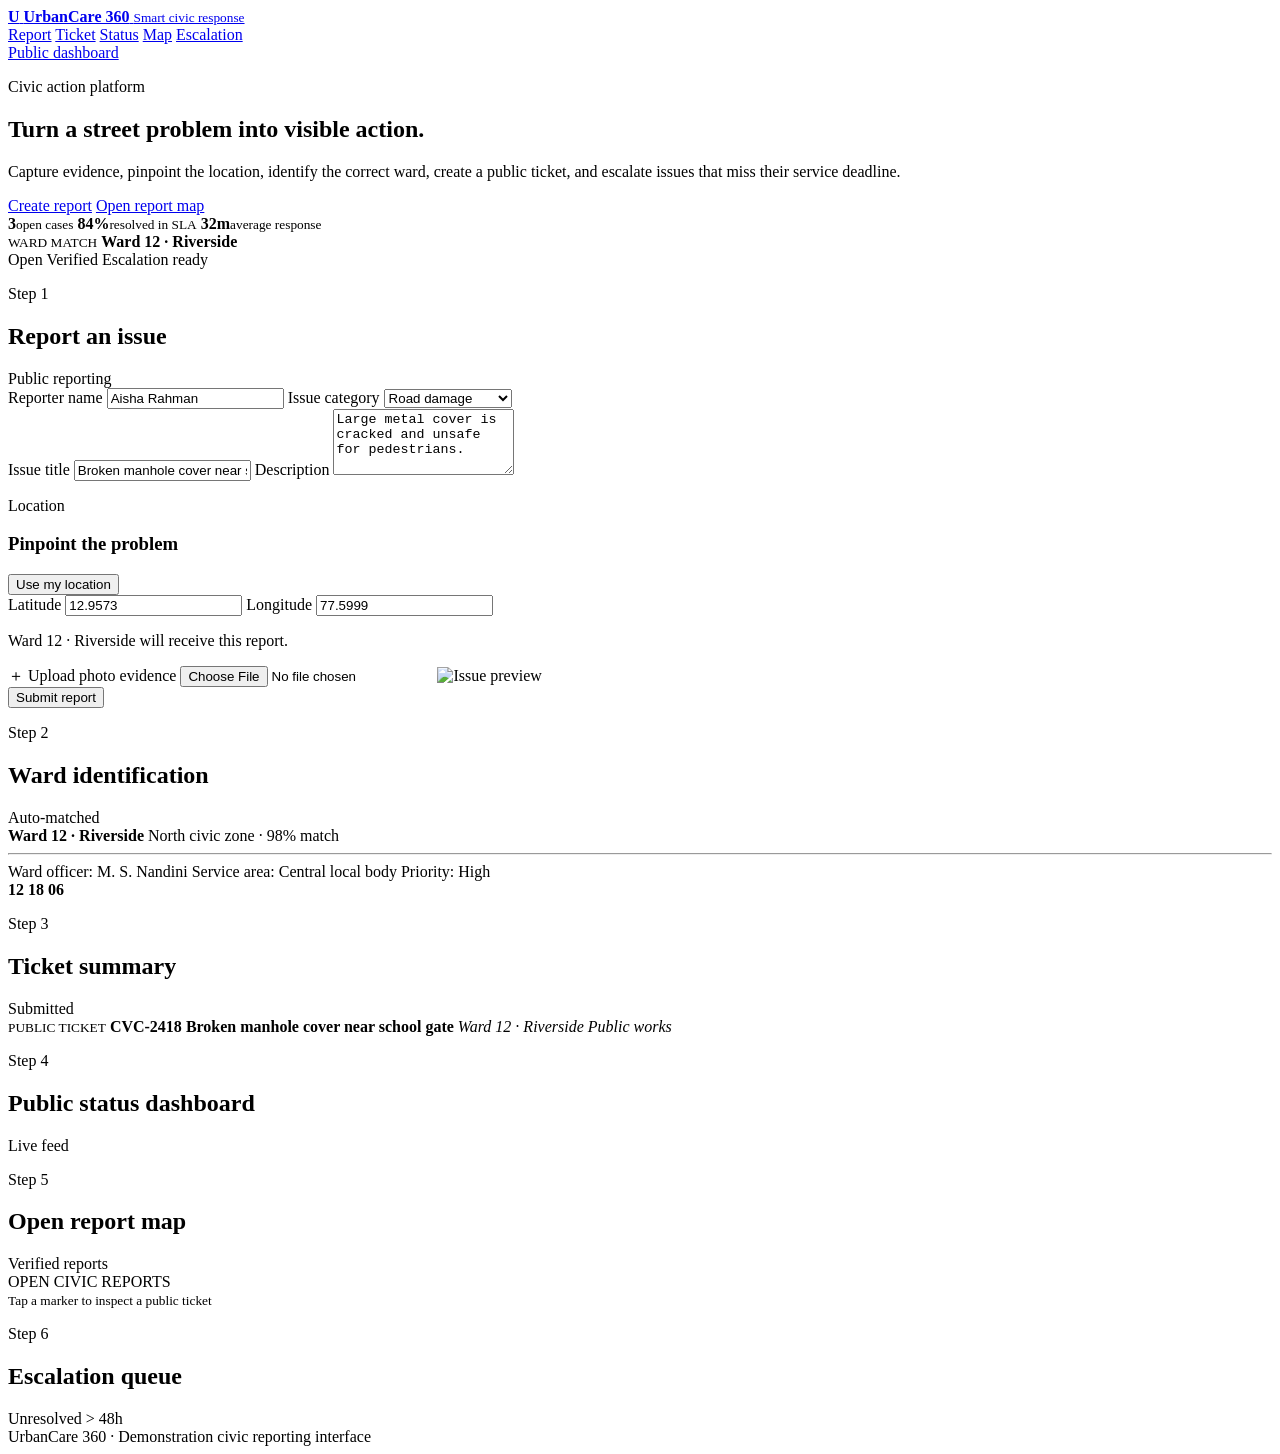
==== index.html @ 8842f1fc "Add index.html for UrbanCare 360 portal This file contains the complete HTML structure for the Urban" ====
<!doctype html>
<html lang="en">
  <head>
    <meta charset="UTF-8" />
    <meta name="viewport" content="width=device-width, initial-scale=1.0" />
    <meta name="description" content="UrbanCare 360 civic reporting portal" />
    <title>UrbanCare 360 | Civic Reporting</title>
    <link rel="preconnect" href="https://fonts.googleapis.com" />
    <link href="https://fonts.googleapis.com/css2?family=Inter:wght@400;500;600;700;800;900&display=swap" rel="stylesheet" />
    <link rel="stylesheet" href="styles.css" />
  </head>
  <body>
    <div class="grid"></div>

    <header>
      <a class="brand" href="#top">
        <b>U</b>
        <span>
          <strong>UrbanCare 360</strong>
          <small>Smart civic response</small>
        </span>
      </a>

      <nav>
        <a href="#report">Report</a>
        <a href="#ticket">Ticket</a>
        <a href="#status">Status</a>
        <a href="#map">Map</a>
        <a href="#escalation">Escalation</a>
      </nav>

      <a class="button ghost" href="#status">Public dashboard</a>
    </header>

    <main id="top">
      <section class="hero">
        <div>
          <p class="eyebrow">Civic action platform</p>
          <h1>Turn a street problem into visible action.</h1>
          <p class="lead">
            Capture evidence, pinpoint the location, identify the correct ward,
            create a public ticket, and escalate issues that miss their service deadline.
          </p>

          <div class="actions">
            <a class="button" href="#report">Create report</a>
            <a class="button ghost" href="#map">Open report map</a>
          </div>

          <div class="metrics">
            <span><b id="openCount">3</b><small>open cases</small></span>
            <span><b>84%</b><small>resolved in SLA</small></span>
            <span><b>32m</b><small>average response</small></span>
          </div>
        </div>

        <div class="hero-card">
          <i></i><i></i><i></i>
          <div class="signal">
            <small>WARD MATCH</small>
            <b id="heroWard">Ward 12 · Riverside</b>
          </div>

          <div class="bars">
            <em></em><em></em><em></em><em></em><em></em><em></em>
          </div>

          <div class="tags">
            <span>Open</span>
            <span>Verified</span>
            <span>Escalation ready</span>
          </div>
        </div>
      </section>

      <section id="report" class="panel">
        <div class="heading">
          <div>
            <p class="eyebrow">Step 1</p>
            <h2>Report an issue</h2>
          </div>
          <span class="badge">Public reporting</span>
        </div>

        <form id="reportForm">
          <div class="cols">
            <label>
              Reporter name
              <input id="reporter" value="Aisha Rahman" required />
            </label>
            <label>
              Issue category
              <select id="category">
                <option>Road damage</option>
                <option>Water leak</option>
                <option>Garbage overflow</option>
                <option>Streetlight outage</option>
                <option>Drain blockage</option>
                <option>Public safety</option>
              </select>
            </label>
          </div>

          <label>
            Issue title
            <input id="title" value="Broken manhole cover near school gate" required />
          </label>

          <label>
            Description
            <textarea id="description" rows="4" required>Large metal cover is cracked and unsafe for pedestrians.</textarea>
          </label>

          <div class="location">
            <div class="heading">
              <div>
                <p class="eyebrow">Location</p>
                <h3>Pinpoint the problem</h3>
              </div>
              <button type="button" class="button ghost small" id="locate">Use my location</button>
            </div>

            <div class="cols">
              <label>
                Latitude
                <input id="lat" type="number" step="any" value="12.9573" required />
              </label>
              <label>
                Longitude
                <input id="lng" type="number" step="any" value="77.5999" required />
              </label>
            </div>

            <p id="wardHint" class="hint">Ward 12 · Riverside will receive this report.</p>
          </div>

          <div class="upload">
            <label class="drop">
              ＋
              <span>
                Upload photo evidence
                <input id="photo" type="file" accept="image/*" />
              </span>
            </label>

            <img
              id="preview"
              src="https://images.unsplash.com/photo-1504307651254-35680f356dfd?auto=format&fit=crop&w=900&q=80"
              alt="Issue preview"
            />
          </div>

          <div class="submit">
            <button class="button" type="submit">Submit report</button>
            <output id="message"></output>
          </div>
        </form>
      </section>

      <section class="twocol">
        <article id="ward" class="panel">
          <div class="heading">
            <div>
              <p class="eyebrow">Step 2</p>
              <h2>Ward identification</h2>
            </div>
            <span class="badge green">Auto-matched</span>
          </div>

          <div class="wardbox">
            <strong id="wardName">Ward 12 · Riverside</strong>
            <span id="wardZone">North civic zone · 98% match</span>
            <hr />
            <span>Ward officer: M. S. Nandini</span>
            <span>Service area: Central local body</span>
            <span>Priority: High</span>
          </div>

          <div class="mini-map">
            <span class="map-road r1"></span>
            <span class="map-road r2"></span>
            <span class="map-road r3"></span>
            <b class="pin p1">12</b>
            <b class="pin p2">18</b>
            <b class="pin p3">06</b>
          </div>
        </article>

        <article id="ticket" class="panel">
          <div class="heading">
            <div>
              <p class="eyebrow">Step 3</p>
              <h2>Ticket summary</h2>
            </div>
            <span id="ticketStatus" class="badge amber">Submitted</span>
          </div>

          <div class="ticket">
            <small>PUBLIC TICKET</small>
            <b id="ticketId">CVC-2418</b>
            <strong id="ticketTitle">Broken manhole cover near school gate</strong>
            <span>
              <i id="ticketWard">Ward 12 · Riverside</i>
              <i>Public works</i>
            </span>
          </div>

          <div id="timeline" class="timeline"></div>
        </article>
      </section>

      <section id="status" class="panel">
        <div class="heading">
          <div>
            <p class="eyebrow">Step 4</p>
            <h2>Public status dashboard</h2>
          </div>
          <span class="badge">Live feed</span>
        </div>
        <div id="statusList" class="cards"></div>
      </section>

      <section id="map" class="panel">
        <div class="heading">
          <div>
            <p class="eyebrow">Step 5</p>
            <h2>Open report map</h2>
          </div>
          <span class="badge blue">Verified reports</span>
        </div>
        <div id="openMap" class="map">
          <div class="map-label">
            OPEN CIVIC REPORTS<br />
            <small>Tap a marker to inspect a public ticket</small>
          </div>
        </div>
      </section>

      <section id="escalation" class="panel">
        <div class="heading">
          <div>
            <p class="eyebrow">Step 6</p>
            <h2>Escalation queue</h2>
          </div>
          <span class="badge red">Unresolved &gt; 48h</span>
        </div>
        <div id="escalationList"></div>
      </section>
    </main>

    <footer>UrbanCare 360 · Demonstration civic reporting interface</footer>

    <script src="app.js"></script>
  </body>
</html>
---- styles.css ----
<!DOCTYPE html>
<html lang="en">
  <head>
    <meta charset="UTF-8" />
    <meta name="viewport" content="width=device-width, initial-scale=1.0" />
    <meta
      name="description"
      content="Civic reporting portal for reporting civic issues, ward identification, ticket tracking, and escalation workflows."
    />
    <title>UrbanCare 360 | Civic Reporting Portal</title>
    <link rel="preconnect" href="https://fonts.googleapis.com" />
    <link rel="preconnect" href="https://fonts.gstatic.com" crossorigin />
    <link
      href="https://fonts.googleapis.com/css2?family=Inter:wght@400;500;600;700;800;900&display=swap"
      rel="stylesheet"
    />
    <link
      rel="stylesheet"
      href="https://unpkg.com/leaflet@1.9.4/dist/leaflet.css"
      integrity="sha256-p4NxAoJBhIIN+hmNHrzRCf9tD/miZyoHS5obTRR9BMY="
      crossorigin=""
    />
    <link rel="stylesheet" href="styles.css" />
  </head>
  <body>
    <div class="bg-grid"></div>
    <div class="orb orb-one"></div>
    <div class="orb orb-two"></div>
    <div class="orb orb-three"></div>

    <header class="topbar shell">
      <div class="brand-wrap">
        <div class="brand-mark">U</div>
        <div>
          <div class="brand-name">UrbanCare 360</div>
          <div class="brand-tag">Smart civic response</div>
        </div>
      </div>

      <nav class="topnav" aria-label="Main navigation">
        <a href="#report-flow">Report</a>
        <a href="#ward-panel">Ward ID</a>
        <a href="#ticket-panel">Ticket</a>
        <a href="#status-board">Status</a>
        <a href="#escalation-board">Escalation</a>
      </nav>

      <button class="ghost-btn" type="button">Public dashboard</button>
    </header>

    <main class="shell">
      <section class="hero">
        <div class="hero-copy">
          <p class="eyebrow">Civic action platform</p>
          <h1>Report issues, verify your ward, and track resolution in real time.</h1>
          <p class="lede">
            Capture a photo, locate the fault, auto-match the correct local-body ward,
            create a public ticket, and escalate unresolved problems to the right team.
          </p>

          <div class="cta-row">
            <a href="#report-flow" class="primary-btn">Create report</a>
            <a href="#map-view" class="secondary-btn">Open map</a>
          </div>

          <div class="hero-metrics">
            <div class="metric-card">
              <strong>1.2k</strong>
              <span>Open cases</span>
            </div>
            <div class="metric-card">
              <strong>84%</strong>
              <span>Resolved in SLA</span>
            </div>
            <div class="metric-card">
              <strong>32m</strong>
              <span>Avg. response</span>
            </div>
          </div>
        </div>

        <div class="hero-visual glass-panel">
          <div class="visual-head">
            <span class="dot green"></span>
            <span class="dot orange"></span>
            <span class="dot blue"></span>
          </div>

          <div class="mini-dashboard">
            <div class="mini-card highlight">
              <small>Ward match</small>
              <strong id="miniWard">Ward 12 · Riverside</strong>
            </div>
            <div class="mini-stats">
              <div>
                <small>Priority</small>
                <strong>High</strong>
              </div>
              <div>
                <small>Tickets</small>
                <strong>18</strong>
              </div>
            </div>
            <div class="signal-line">
              <span class="bar b1"></span>
              <span class="bar b2"></span>
              <span class="bar b3"></span>
              <span class="bar b4"></span>
              <span class="bar b5"></span>
              <span class="bar b6"></span>
            </div>
            <div class="mini-status-grid">
              <span class="pill success">Open</span>
              <span class="pill warning">Escalation</span>
              <span class="pill info">Verified</span>
            </div>
          </div>
        </div>
      </section>

      <section id="report-flow" class="report-panel glass-panel">
        <div class="section-heading">
          <div>
            <p class="eyebrow">Step 1</p>
            <h2>Report an issue</h2>
          </div>
          <span class="status-badge neutral">Public reporting</span>
        </div>

        <form id="reportForm" class="report-form">
          <div class="input-grid two-col">
            <label>
              <span>Reporter name</span>
              <input id="reporterName" type="text" value="Aisha Rahman" required />
            </label>

            <label>
              <span>Issue category</span>
              <select id="category" required>
                <option value="Road damage">Road damage</option>
                <option value="Water leak">Water leak</option>
                <option value="Garbage overflow">Garbage overflow</option>
                <option value="Streetlight outage">Streetlight outage</option>
                <option value="Drain blockage">Drain blockage</option>
                <option value="Public safety">Public safety</option>
              </select>
            </label>
          </div>

          <label>
            <span>Issue title</span>
            <input id="issueTitle" type="text" value="Broken manhole cover near school gate" required />
          </label>

          <label>
            <span>Issue description</span>
            <textarea id="description" rows="4" required>Large metal cover is cracked and unsafe for pedestrians. Traffic is diverted around the area during school pickup hours.</textarea>
          </label>

          <div class="location-panel">
            <div class="location-header">
              <div>
                <span class="eyebrow inline">Location</span>
                <h3>Pinpoint the problem</h3>
              </div>
              <button type="button" id="useLocationBtn" class="secondary-btn small-btn">Use my location</button>
            </div>

            <div class="input-grid two-col">
              <label>
                <span>Latitude</span>
                <input id="latitude" type="number" step="0.000001" value="12.9573" required />
              </label>

              <label>
                <span>Longitude</span>
                <input id="longitude" type="number" step="0.000001" value="77.5999" required />
              </label>
            </div>
          </div>

          <div class="file-panel">
            <div class="upload-box">
              <input id="photoInput" type="file" accept="image/*" />
              <label for="photoInput" class="upload-label">
                <span class="upload-ico">+</span>
                <span>Upload photo evidence</span>
              </label>
            </div>
            <div id="previewArea" class="preview-area">
              <img
                id="photoPreview"
                alt="Selected issue preview"
                src="https://images.unsplash.com/photo-1504307651254-35680f356dfd?auto=format&fit=crop&w=900&q=80"
              />
            </div>
          </div>

          <div class="submit-row">
            <button type="submit" class="primary-btn large-btn">Submit report</button>
            <div id="submissionStatus" class="status-text" aria-live="polite"></div>
          </div>
        </form>
      </section>

      <section class="info-grid">
        <article id="ward-panel" class="glass-panel card-panel">
          <div class="section-heading compact">
            <div>
              <p class="eyebrow">Step 2</p>
              <h2>Ward identification</h2>
            </div>
            <span class="status-badge success">Auto-matched</span>
          </div>

          <div id="wardResult" class="ward-result">
            <div class="ward-title-wrap">
              <span class="ward-pin">◎</span>
              <div>
                <h3>Ward 12 · Riverside</h3>
                <p>North civic zone · Zone A1</p>
              </div>
            </div>
            <ul class="ward-meta">
              <li>Ward officer: M. S. Nandini</li>
              <li>Service area: Central local body</li>
              <li>Priority: High</li>
            </ul>
          </div>

          <div id="wardMap" class="mini-map" aria-label="Ward map"></div>
        </article>

        <article id="ticket-panel" class="glass-panel card-panel">
          <div class="section-heading compact">
            <div>
              <p class="eyebrow">Step 3</p>
              <h2>Ticket summary</h2>
            </div>
            <span id="ticketStateBadge" class="status-badge warning">Submitted</span>
          </div>

          <div class="ticket-box">
            <div class="ticket-head">
              <span class="ticket-label">Ticket</span>
              <strong id="ticketCode">CVC-2418</strong>
            </div>
            <div class="ticket-body">
              <p id="ticketSummary">Broken manhole cover near school gate</p>
              <div class="ticket-meta">
                <span id="ticketWard">Ward 12 · Riverside</span>
                <span id="ticketDept">Public works</span>
              </div>
            </div>
          </div>

          <div id="timeline" class="timeline" aria-live="polite"></div>
        </article>
      </section>

      <section id="status-board" class="glass-panel board-panel">
        <div class="section-heading compact">
          <div>
            <p class="eyebrow">Step 4</p>
            <h2>Public status dashboard</h2>
          </div>
          <span class="status-badge neutral">Live public feed</span>
        </div>

        <div id="statusList" class="status-list"></div>
      </section>

      <section id="map-view" class="glass-panel map-panel">
        <div class="section-heading compact">
          <div>
            <p class="eyebrow">Step 5</p>
            <h2>Open report map</h2>
          </div>
          <span class="status-badge info">Verified reports</span>
        </div>

        <div id="openMap" aria-label="Open reports map"></div>
      </section>

      <section id="escalation-board" class="glass-panel escalation-panel">
        <div class="section-heading compact">
          <div>
            <p class="eyebrow">Step 6</p>
            <h2>Escalation queue</h2>
          </div>
          <span class="status-badge danger">Unresolved > 48h</span>
        </div>

        <div id="escalationList" class="escalation-list"></div>
      </section>
    </main>

    <script
      src="https://unpkg.com/leaflet@1.9.4/dist/leaflet.js"
      integrity="sha256-20nQCchB9co0qIjJZRGuk2/Z9VM+kNiyxNV1lvTlZBo="
      crossorigin=""
    ></script>
    <script src="app.js"></script>
  </body>
</html>
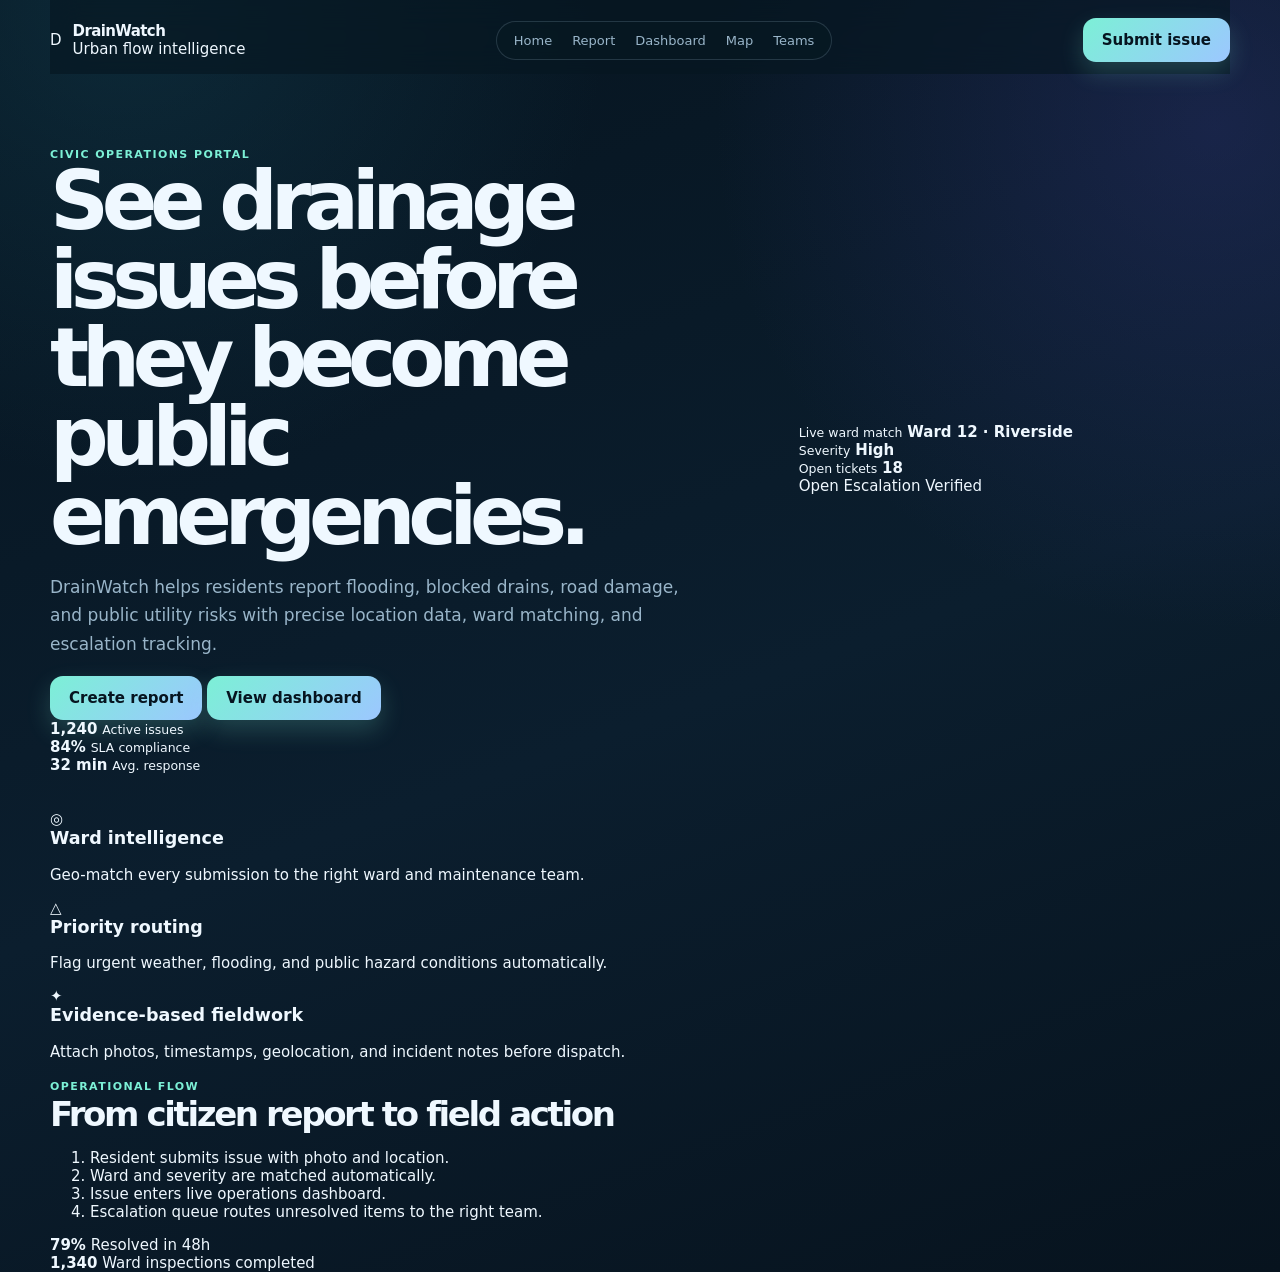
==== commit bc892a1e: "Revise title and description for DrainWatch portal Updated the title and description for the civic r" ====
--- a/index.html
+++ b/index.html
@@ -3,252 +3,152 @@
   <head>
     <meta charset="UTF-8" />
     <meta name="viewport" content="width=device-width, initial-scale=1.0" />
-    <meta name="description" content="UrbanCare 360 civic reporting portal" />
-    <title>UrbanCare 360 | Civic Reporting</title>
+    <meta name="description" content="DrainWatch — civic issue reporting and operations portal" />
+    <title>DrainWatch | Civic issue tracking</title>
     <link rel="preconnect" href="https://fonts.googleapis.com" />
+    <link rel="preconnect" href="https://fonts.gstatic.com" crossorigin />
     <link href="https://fonts.googleapis.com/css2?family=Inter:wght@400;500;600;700;800;900&display=swap" rel="stylesheet" />
     <link rel="stylesheet" href="styles.css" />
   </head>
-  <body>
-    <div class="grid"></div>
-
-    <header>
-      <a class="brand" href="#top">
-        <b>U</b>
-        <span>
-          <strong>UrbanCare 360</strong>
-          <small>Smart civic response</small>
-        </span>
-      </a>
-
-      <nav>
-        <a href="#report">Report</a>
-        <a href="#ticket">Ticket</a>
-        <a href="#status">Status</a>
-        <a href="#map">Map</a>
-        <a href="#escalation">Escalation</a>
-      </nav>
-
-      <a class="button ghost" href="#status">Public dashboard</a>
-    </header>
-
-    <main id="top">
-      <section class="hero">
-        <div>
-          <p class="eyebrow">Civic action platform</p>
-          <h1>Turn a street problem into visible action.</h1>
-          <p class="lead">
-            Capture evidence, pinpoint the location, identify the correct ward,
-            create a public ticket, and escalate issues that miss their service deadline.
-          </p>
-
-          <div class="actions">
-            <a class="button" href="#report">Create report</a>
-            <a class="button ghost" href="#map">Open report map</a>
-          </div>
-
-          <div class="metrics">
-            <span><b id="openCount">3</b><small>open cases</small></span>
-            <span><b>84%</b><small>resolved in SLA</small></span>
-            <span><b>32m</b><small>average response</small></span>
+  <body class="home-page">
+    <div class="site-shell">
+      <header class="topbar">
+        <div class="brand">
+          <div class="brand-mark">D</div>
+          <div>
+            <strong>DrainWatch</strong>
+            <span>Urban flow intelligence</span>
           </div>
         </div>
 
-        <div class="hero-card">
-          <i></i><i></i><i></i>
-          <div class="signal">
-            <small>WARD MATCH</small>
-            <b id="heroWard">Ward 12 · Riverside</b>
+        <nav class="main-nav">
+          <a href="index.html" class="active">Home</a>
+          <a href="reports.html">Report</a>
+          <a href="dashboard.html">Dashboard</a>
+          <a href="map.html">Map</a>
+          <a href="teams.html">Teams</a>
+        </nav>
+
+        <a class="button primary" href="reports.html">Submit issue</a>
+      </header>
+
+      <main>
+        <section class="hero">
+          <div class="hero-copy">
+            <span class="eyebrow">Civic operations portal</span>
+            <h1>See drainage issues before they become public emergencies.</h1>
+            <p class="lead">
+              DrainWatch helps residents report flooding, blocked drains, road damage, and public utility risks with precise location data, ward matching, and escalation tracking.
+            </p>
+
+            <div class="cta-row">
+              <a href="reports.html" class="button primary large">Create report</a>
+              <a href="dashboard.html" class="button secondary large">View dashboard</a>
+            </div>
+
+            <div class="stats-row">
+              <div class="stat-card">
+                <strong>1,240</strong>
+                <small>Active issues</small>
+              </div>
+              <div class="stat-card">
+                <strong>84%</strong>
+                <small>SLA compliance</small>
+              </div>
+              <div class="stat-card">
+                <strong>32 min</strong>
+                <small>Avg. response</small>
+              </div>
+            </div>
           </div>
 
-          <div class="bars">
-            <em></em><em></em><em></em><em></em><em></em><em></em>
+          <div class="hero-panel glass-panel">
+            <div class="window-bar">
+              <span></span>
+              <span></span>
+              <span></span>
+            </div>
+
+            <div class="mini-board">
+              <div class="mini-card highlight">
+                <small>Live ward match</small>
+                <strong id="heroWard">Ward 12 · Riverside</strong>
+              </div>
+
+              <div class="mini-grid">
+                <div>
+                  <small>Severity</small>
+                  <strong>High</strong>
+                </div>
+                <div>
+                  <small>Open tickets</small>
+                  <strong>18</strong>
+                </div>
+              </div>
+
+              <div class="status-bar">
+                <span style="height:22%"></span>
+                <span style="height:40%"></span>
+                <span style="height:66%"></span>
+                <span style="height:49%"></span>
+                <span style="height:88%"></span>
+                <span style="height:72%"></span>
+              </div>
+
+              <div class="mini-tags">
+                <span class="tag success">Open</span>
+                <span class="tag warning">Escalation</span>
+                <span class="tag info">Verified</span>
+              </div>
+            </div>
+          </div>
+        </section>
+
+        <section class="feature-grid">
+          <article class="feature-card glass-panel">
+            <div class="feature-icon">◎</div>
+            <h3>Ward intelligence</h3>
+            <p>Geo-match every submission to the right ward and maintenance team.</p>
+          </article>
+
+          <article class="feature-card glass-panel">
+            <div class="feature-icon">△</div>
+            <h3>Priority routing</h3>
+            <p>Flag urgent weather, flooding, and public hazard conditions automatically.</p>
+          </article>
+
+          <article class="feature-card glass-panel">
+            <div class="feature-icon">✦</div>
+            <h3>Evidence-based fieldwork</h3>
+            <p>Attach photos, timestamps, geolocation, and incident notes before dispatch.</p>
+          </article>
+        </section>
+
+        <section class="split-panel glass-panel">
+          <div class="content">
+            <span class="eyebrow">Operational flow</span>
+            <h2>From citizen report to field action</h2>
+            <ol>
+              <li>Resident submits issue with photo and location.</li>
+              <li>Ward and severity are matched automatically.</li>
+              <li>Issue enters live operations dashboard.</li>
+              <li>Escalation queue routes unresolved items to the right team.</li>
+            </ol>
           </div>
 
-          <div class="tags">
-            <span>Open</span>
-            <span>Verified</span>
-            <span>Escalation ready</span>
+          <div class="panel-metric">
+            <div class="metric-box">
+              <strong>79%</strong>
+              <span>Resolved in 48h</span>
+            </div>
+            <div class="metric-box">
+              <strong>1,340</strong>
+              <span>Ward inspections completed</span>
+            </div>
           </div>
-        </div>
-      </section>
-
-      <section id="report" class="panel">
-        <div class="heading">
-          <div>
-            <p class="eyebrow">Step 1</p>
-            <h2>Report an issue</h2>
-          </div>
-          <span class="badge">Public reporting</span>
-        </div>
-
-        <form id="reportForm">
-          <div class="cols">
-            <label>
-              Reporter name
-              <input id="reporter" value="Aisha Rahman" required />
-            </label>
-            <label>
-              Issue category
-              <select id="category">
-                <option>Road damage</option>
-                <option>Water leak</option>
-                <option>Garbage overflow</option>
-                <option>Streetlight outage</option>
-                <option>Drain blockage</option>
-                <option>Public safety</option>
-              </select>
-            </label>
-          </div>
-
-          <label>
-            Issue title
-            <input id="title" value="Broken manhole cover near school gate" required />
-          </label>
-
-          <label>
-            Description
-            <textarea id="description" rows="4" required>Large metal cover is cracked and unsafe for pedestrians.</textarea>
-          </label>
-
-          <div class="location">
-            <div class="heading">
-              <div>
-                <p class="eyebrow">Location</p>
-                <h3>Pinpoint the problem</h3>
-              </div>
-              <button type="button" class="button ghost small" id="locate">Use my location</button>
-            </div>
-
-            <div class="cols">
-              <label>
-                Latitude
-                <input id="lat" type="number" step="any" value="12.9573" required />
-              </label>
-              <label>
-                Longitude
-                <input id="lng" type="number" step="any" value="77.5999" required />
-              </label>
-            </div>
-
-            <p id="wardHint" class="hint">Ward 12 · Riverside will receive this report.</p>
-          </div>
-
-          <div class="upload">
-            <label class="drop">
-              ＋
-              <span>
-                Upload photo evidence
-                <input id="photo" type="file" accept="image/*" />
-              </span>
-            </label>
-
-            <img
-              id="preview"
-              src="https://images.unsplash.com/photo-1504307651254-35680f356dfd?auto=format&fit=crop&w=900&q=80"
-              alt="Issue preview"
-            />
-          </div>
-
-          <div class="submit">
-            <button class="button" type="submit">Submit report</button>
-            <output id="message"></output>
-          </div>
-        </form>
-      </section>
-
-      <section class="twocol">
-        <article id="ward" class="panel">
-          <div class="heading">
-            <div>
-              <p class="eyebrow">Step 2</p>
-              <h2>Ward identification</h2>
-            </div>
-            <span class="badge green">Auto-matched</span>
-          </div>
-
-          <div class="wardbox">
-            <strong id="wardName">Ward 12 · Riverside</strong>
-            <span id="wardZone">North civic zone · 98% match</span>
-            <hr />
-            <span>Ward officer: M. S. Nandini</span>
-            <span>Service area: Central local body</span>
-            <span>Priority: High</span>
-          </div>
-
-          <div class="mini-map">
-            <span class="map-road r1"></span>
-            <span class="map-road r2"></span>
-            <span class="map-road r3"></span>
-            <b class="pin p1">12</b>
-            <b class="pin p2">18</b>
-            <b class="pin p3">06</b>
-          </div>
-        </article>
-
-        <article id="ticket" class="panel">
-          <div class="heading">
-            <div>
-              <p class="eyebrow">Step 3</p>
-              <h2>Ticket summary</h2>
-            </div>
-            <span id="ticketStatus" class="badge amber">Submitted</span>
-          </div>
-
-          <div class="ticket">
-            <small>PUBLIC TICKET</small>
-            <b id="ticketId">CVC-2418</b>
-            <strong id="ticketTitle">Broken manhole cover near school gate</strong>
-            <span>
-              <i id="ticketWard">Ward 12 · Riverside</i>
-              <i>Public works</i>
-            </span>
-          </div>
-
-          <div id="timeline" class="timeline"></div>
-        </article>
-      </section>
-
-      <section id="status" class="panel">
-        <div class="heading">
-          <div>
-            <p class="eyebrow">Step 4</p>
-            <h2>Public status dashboard</h2>
-          </div>
-          <span class="badge">Live feed</span>
-        </div>
-        <div id="statusList" class="cards"></div>
-      </section>
-
-      <section id="map" class="panel">
-        <div class="heading">
-          <div>
-            <p class="eyebrow">Step 5</p>
-            <h2>Open report map</h2>
-          </div>
-          <span class="badge blue">Verified reports</span>
-        </div>
-        <div id="openMap" class="map">
-          <div class="map-label">
-            OPEN CIVIC REPORTS<br />
-            <small>Tap a marker to inspect a public ticket</small>
-          </div>
-        </div>
-      </section>
-
-      <section id="escalation" class="panel">
-        <div class="heading">
-          <div>
-            <p class="eyebrow">Step 6</p>
-            <h2>Escalation queue</h2>
-          </div>
-          <span class="badge red">Unresolved &gt; 48h</span>
-        </div>
-        <div id="escalationList"></div>
-      </section>
-    </main>
-
-    <footer>UrbanCare 360 · Demonstration civic reporting interface</footer>
+        </section>
+      </main>
+    </div>
 
     <script src="app.js"></script>
   </body>
--- a/styles.css
+++ b/styles.css
@@ -1,482 +1,219 @@
-<!DOCTYPE html>
-<html lang="en">
-  <head>
-    <meta charset="UTF-8" />
-    <meta name="viewport" content="width=device-width, initial-scale=1.0" />
-    <meta
-      name="description"
-      content="Civic reporting portal for reporting civic issues, ward identification, ticket tracking, and escalation workflows."
-    />
-    <title>UrbanCare 360 | Civic Reporting Portal</title>
-    <link rel="preconnect" href="https://fonts.googleapis.com" />
-    <link rel="preconnect" href="https://fonts.gstatic.com" crossorigin />
-    <link
-      href="https://fonts.googleapis.com/css2?family=Inter:wght@400;500;600;700;800;900&display=swap"
-      rel="stylesheet"
-    />
-    <link
-      rel="stylesheet"
-      href="https://unpkg.com/leaflet@1.9.4/dist/leaflet.css"
-      integrity="sha256-p4NxAoJBhIIN+hmNHrzRCf9tD/miZyoHS5obTRR9BMY="
-      crossorigin=""
-    />
-    <link rel="stylesheet" href="styles.css" />
-  </head>
-  <body>
-    <div class="bg-grid"></div>
-    <div class="orb orb-one"></div>
-    <div class="orb orb-two"></div>
-    <div class="orb orb-three"></div>
-
-    <header class="topbar shell">
-      <div class="brand-wrap">
-        <div class="brand-mark">U</div>
-        <div>
-          <div class="brand-name">UrbanCare 360</div>
-          <div class="brand-tag">Smart civic response</div>
-        </div>
-      </div>
-
-      <nav class="topnav" aria-label="Main navigation">
-        <a href="#report-flow">Report</a>
-        <a href="#ward-panel">Ward ID</a>
-        <a href="#ticket-panel">Ticket</a>
-        <a href="#status-board">Status</a>
-        <a href="#escalation-board">Escalation</a>
-      </nav>
-
-      <button class="ghost-btn" type="button">Public dashboard</button>
-    </header>
-
-    <main class="shell">
-      <section class="hero">
-        <div class="hero-copy">
-          <p class="eyebrow">Civic action platform</p>
-          <h1>Report issues, verify your ward, and track resolution in real time.</h1>
-          <p class="lede">
-            Capture a photo, locate the fault, auto-match the correct local-body ward,
-            create a public ticket, and escalate unresolved problems to the right team.
-          </p>
-
-          <div class="cta-row">
-            <a href="#report-flow" class="primary-btn">Create report</a>
-            <a href="#map-view" class="secondary-btn">Open map</a>
-          </div>
-
-          <div class="hero-metrics">
-            <div class="metric-card">
-              <strong>1.2k</strong>
-              <span>Open cases</span>
-            </div>
-            <div class="metric-card">
-              <strong>84%</strong>
-              <span>Resolved in SLA</span>
-            </div>
-            <div class="metric-card">
-              <strong>32m</strong>
-              <span>Avg. response</span>
-            </div>
-          </div>
-        </div>
-
-        <div class="hero-visual glass-panel">
-          <div class="visual-head">
-            <span class="dot green"></span>
-            <span class="dot orange"></span>
-            <span class="dot blue"></span>
-          </div>
-
-          <div class="mini-dashboard">
-            <div class="mini-card highlight">
-              <small>Ward match</small>
-              <strong id="miniWard">Ward 12 · Riverside</strong>
-            </div>
-            <div class="mini-stats">
-              <div>
-                <small>Priority</small>
-                <strong>High</strong>
-              </div>
-              <div>
-                <small>Tickets</small>
-                <strong>18</strong>
-              </div>
-            </div>
-            <div class="signal-line">
-              <span class="bar b1"></span>
-              <span class="bar b2"></span>
-              <span class="bar b3"></span>
-              <span class="bar b4"></span>
-              <span class="bar b5"></span>
-              <span class="bar b6"></span>
-            </div>
-            <div class="mini-status-grid">
-              <span class="pill success">Open</span>
-              <span class="pill warning">Escalation</span>
-              <span class="pill info">Verified</span>
-            </div>
-          </div>
-        </div>
-      </section>
-
-      <section id="report-flow" class="report-panel glass-panel">
-        <div class="section-heading">
-          <div>
-            <p class="eyebrow">Step 1</p>
-            <h2>Report an issue</h2>
-          </div>
-          <span class="status-badge neutral">Public reporting</span>
-        </div>
-
-        <form id="reportForm" class="report-form">
-          <div class="input-grid two-col">
-            <label>
-              <span>Reporter name</span>
-              <input id="reporterName" type="text" value="Aisha Rahman" required />
-            </label>
-
-            <label>
-              <span>Issue category</span>
-              <select id="category" required>
-                <option value="Road damage">Road damage</option>
-                <option value="Water leak">Water leak</option>
-                <option value="Garbage overflow">Garbage overflow</option>
-                <option value="Streetlight outage">Streetlight outage</option>
-                <option value="Drain blockage">Drain blockage</option>
-                <option value="Public safety">Public safety</option>
-              </select>
-            </label>
-          </div>
-
-          <label>
-            <span>Issue title</span>
-            <input id="issueTitle" type="text" value="Broken manhole cover near school gate" required />
-          </label>
-
-          <label>
-            <span>Issue description</span>
-            <textarea id="description" rows="4" required>Large metal cover is cracked and unsafe for pedestrians. Traffic is diverted around the area during school pickup hours.</textarea>
-          </label>
-
-          <div class="location-panel">
-            <div class="location-header">
-              <div>
-                <span class="eyebrow inline">Location</span>
-                <h3>Pinpoint the problem</h3>
-              </div>
-              <button type="button" id="useLocationBtn" class="secondary-btn small-btn">Use my location</button>
-            </div>
-
-            <div class="input-grid two-col">
-              <label>
-                <span>Latitude</span>
-                <input id="latitude" type="number" step="0.000001" value="12.9573" required />
-              </label>
-
-              <label>
-                <span>Longitude</span>
-                <input id="longitude" type="number" step="0.000001" value="77.5999" required />
-              </label>
-            </div>
-          </div>
-
-          <div class="file-panel">
-            <div class="upload-box">
-              <input id="photoInput" type="file" accept="image/*" />
-              <label for="photoInput" class="upload-label">
-                <span class="upload-ico">+</span>
-                <span>Upload photo evidence</span>
-              </label>
-            </div>
-            <div id="previewArea" class="preview-area">
-              <img
-                id="photoPreview"
-                alt="Selected issue preview"
-                src="https://images.unsplash.com/photo-1504307651254-35680f356dfd?auto=format&fit=crop&w=900&q=80"
-              />
-            </div>
-          </div>
-
-          <div class="submit-row">
-            <button type="submit" class="primary-btn large-btn">Submit report</button>
-            <div id="submissionStatus" class="status-text" aria-live="polite"></div>
-          </div>
-        </form>
-      </section>
-
-      <section class="info-grid">
-        <article id="ward-panel" class="glass-panel card-panel">
-          <div class="section-heading compact">
-            <div>
-              <p class="eyebrow">Step 2</p>
-              <h2>Ward identification</h2>
-            </div>
-            <span class="status-badge success">Auto-matched</span>
-          </div>
-
-          <div id="wardResult" class="ward-result">
-            <div class="ward-title-wrap">
-              <span class="ward-pin">◎</span>
-              <div>
-                <h3>Ward 12 · Riverside</h3>
-                <p>North civic zone · Zone A1</p>
-              </div>
-            </div>
-            <ul class="ward-meta">
-              <li>Ward officer: M. S. Nandini</li>
-              <li>Service area: Central local body</li>
-              <li>Priority: High</li>
-            </ul>
-          </div>
-
-          <div id="wardMap" class="mini-map" aria-label="Ward map"></div>
-        </article>
-
-        <article id="ticket-panel" class="glass-panel card-panel">
-          <div class="section-heading compact">
-            <div>
-              <p class="eyebrow">Step 3</p>
-              <h2>Ticket summary</h2>
-            </div>
-            <span id="ticketStateBadge" class="status-badge warning">Submitted</span>
-          </div>
-
-          <div class="ticket-box">
-            <div class="ticket-head">
-              <span class="ticket-label">Ticket</span>
-              <strong id="ticketCode">CVC-2418</strong>
-            </div>
-            <div class="ticket-body">
-              <p id="ticketSummary">Broken manhole cover near school gate</p>
-              <div class="ticket-meta">
-                <span id="ticketWard">Ward 12 · Riverside</span>
-                <span id="ticketDept">Public works</span>
-              </div>
-            </div>
-          </div>
-
-          <div id="timeline" class="timeline" aria-live="polite"></div>
-        </article>
-      </section>
-
-      <section id="status-board" class="glass-panel board-panel">
-        <div class="section-heading compact">
-          <div>
-            <p class="eyebrow">Step 4</p>
-            <h2>Public status dashboard</h2>
-          </div>
-          <span class="status-badge neutral">Live public feed</span>
-        </div>
-
-        <div id="statusList" class="status-list"></div>
-      </section>
-
-      <section id="map-view" class="glass-panel map-panel">
-        <div class="section-heading compact">
-          <div>
-            <p class="eyebrow">Step 5</p>
-            <h2>Open report map</h2>
-          </div>
-          <span class="status-badge info">Verified reports</span>
-        </div>
-
-        <div id="openMap" aria-label="Open reports map"></div>
-      </section>
-
-      <section id="escalation-board" class="glass-panel escalation-panel">
-        <div class="section-heading compact">
-          <div>
-            <p class="eyebrow">Step 6</p>
-            <h2>Escalation queue</h2>
-          </div>
-          <span class="status-badge danger">Unresolved > 48h</span>
-        </div>
-
-        <div id="escalationList" class="escalation-list"></div>
-      </section>
-    </main>
-
-    <script
-      src="https://unpkg.com/leaflet@1.9.4/dist/leaflet.js"
-      integrity="sha256-20nQCchB9co0qIjJZRGuk2/Z9VM+kNiyxNV1lvTlZBo="
-      crossorigin=""
-    ></script>
-    <script src="app.js"></script>
-  </body>
-</html>
-
-
-
-
-
-
-
-
-
-
-
-
-
-
-
-
-
-
-
-
-
-
-
-
-
-
-
-
-
-
-
-
-
-
-
-
-
-
-
-
-
-
-
-
-
-
-
-
-
-
-
-
-
-
-
-
-
-
-
-
-
-
-
-
-
-
-
-
-
-
-
-
-
-
-
-
-
-
-
-
-
-
-
-
-
-
-
-
-
-
-
-
-
-
-
-
-
-
-
-
-
-
-
-
-
-
-
-
-
-
-
-
-
-
-
-
-
-
-
-
-
-
-
-
-
-
-
-
-
-
-
-
-
-
-
-
-
-
-
-
-
-
-
-
-
-
-
-
-
-
-
-
-
-
-
-
-
-
-
-
-
-
-
-
-
-
-
-
-
-
-
-
-
-
-
-
-
+:root{
+  --bg:#06141f;
+  --panel:rgba(11,27,40,.82);
+  --line:rgba(170,205,226,.18);
+  --text:#eff8ff;
+  --muted:#99b5c9;
+  --mint:#7cf0d6;
+  --blue:#91a7ff;
+  --amber:#f7c772;
+  --red:#ff7b7b;
+  --shadow:0 24px 70px #0006;
+}
+
+*{box-sizing:border-box}
+html{scroll-behavior:smooth}
+body{
+  margin:0;
+  color:var(--text);
+  font:15px Inter,system-ui,sans-serif;
+  background:radial-gradient(circle at 10% 0,#16485b66,transparent 28%),radial-gradient(circle at 95% 10%,#38398a55,transparent 30%),linear-gradient(160deg,#06141f,#0b1e2e 55%,#07131e);
+  min-height:100vh;
+}
+.grid{
+  position:fixed;inset:0;pointer-events:none;opacity:.3;
+  background-image:linear-gradient(#fff1 1px,transparent 1px),linear-gradient(90deg,#fff1 1px,transparent 1px);
+  background-size:36px 36px;
+  mask-image:radial-gradient(circle,#000,transparent 80%);
+}
+
+header,main{width:min(1180px,calc(100% - 32px));margin:auto}
+header{
+  position:sticky;top:0;z-index:5;
+  display:flex;align-items:center;justify-content:space-between;
+  padding:18px 0 12px;
+  background:#071722aa;
+  backdrop-filter:blur(15px);
+}
+.brand{
+  display:flex;align-items:center;gap:11px;color:var(--text);text-decoration:none;
+}
+.brand>b{
+  display:grid;place-items:center;width:43px;height:43px;border-radius:14px;color:#06141f;
+  background:linear-gradient(135deg,var(--mint),#9ac8ff);
+  font-size:21px;box-shadow:0 8px 25px #7cf0d655;
+}
+.brand strong,.brand small{display:block}
+.brand strong{letter-spacing:-.04em}
+.brand small{margin-top:3px;color:var(--muted);font-size:10px}
+nav{
+  display:flex;gap:20px;padding:11px 17px;border:1px solid var(--line);border-radius:99px;background:#08192388
+}
+nav a{color:var(--muted);text-decoration:none;font-size:13px}
+nav a:hover{color:var(--mint)}
+a.button{text-decoration:none}
+.button{
+  display:inline-block;border:0;cursor:pointer;border-radius:13px;padding:13px 19px;font-weight:800;
+  color:#06141f;background:linear-gradient(135deg,var(--mint),#9cc7ff);
+  box-shadow:0 10px 25px #7cf0d633;
+}
+.button.ghost{
+  color:var(--text);background:#ffffff08;border:1px solid var(--line);box-shadow:none;
+}
+.button.small{padding:8px 12px;font-size:12px}
+.hero{
+  display:grid;grid-template-columns:1.25fr .75fr;gap:30px;align-items:center;padding:70px 0 36px;
+}
+.eyebrow{
+  margin:0 0 8px;color:var(--mint);font-size:11px;font-weight:800;letter-spacing:.13em;text-transform:uppercase;
+}
+h1,h2,h3,p{margin-top:0}
+h1{
+  margin-bottom:17px;max-width:720px;font-size:clamp(43px,7vw,82px);line-height:.96;letter-spacing:-.09em;
+}
+h2{
+  margin:0;font-size:clamp(24px,3vw,34px);letter-spacing:-.07em;
+}
+.lead{
+  max-width:640px;color:var(--muted);font-size:17px;line-height:1.7;
+}
+.actions{display:flex;gap:12px;margin:27px 0}
+.metrics{display:flex;gap:12px;flex-wrap:wrap}
+.metrics span{
+  min-width:135px;padding:14px 16px;border:1px solid var(--line);border-radius:16px;background:#fff5;
+}
+.metrics b,.metrics small{display:block}
+.metrics b{font-size:24px;letter-spacing:-.06em}
+.metrics small{margin-top:4px;color:var(--muted);font-size:11px}
+
+.hero-card,.panel{
+  border:1px solid var(--line);background:linear-gradient(145deg,#102738dd,#091722cc);box-shadow:var(--shadow);backdrop-filter:blur(12px);
+}
+.hero-card{
+  min-height:350px;padding:20px;border-radius:28px;overflow:hidden;
+}
+.hero-card>i{display:inline-block;width:10px;height:10px;border-radius:50%;margin-right:6px;background:#7cf0d6}
+.hero-card>i:nth-child(2){background:var(--amber)}
+.hero-card>i:nth-child(3){background:#9cc7ff}
+.signal{margin-top:35px;padding:22px;border:1px solid #7cf0d633;border-radius:19px;background:#7cf0d60d}
+.signal small,.signal b{display:block}
+.signal small{color:var(--muted);font-size:10px}
+.signal b{margin-top:9px;font-size:19px}
+.bars{height:110px;display:flex;align-items:end;gap:10px;padding:18px 15px}
+.bars em{
+  width:16%;height:var(--h,50%);border-radius:9px 9px 0 0;background:linear-gradient(#7cf0d6,#7197fb);
+  animation:pulse 1.4s infinite alternate;
+}
+.bars em:nth-child(1){--h:25%}
+.bars em:nth-child(2){--h:44%}
+.bars em:nth-child(3){--h:72%}
+.bars em:nth-child(4){--h:55%}
+.bars em:nth-child(5){--h:91%}
+.bars em:nth-child(6){--h:70%}
+
+.tags{display:flex;gap:8px;flex-wrap:wrap}
+.tags span,.badge{
+  border:1px solid #7cf0d633;border-radius:99px;padding:7px 10px;color:var(--mint);font-size:10px;font-weight:800;text-transform:uppercase;
+}
+.panel{margin-top:24px;padding:24px;border-radius:25px}
+.heading{
+  display:flex;align-items:center;justify-content:space-between;gap:15px;margin-bottom:20px;
+}
+.badge{color:var(--muted);border-color:var(--line);background:#fff4}
+.badge.green{color:#9af2c6;border-color:#6ee7b144;background:#6ee7b114}
+.badge.amber{color:#f8d188;border-color:#f7c77244;background:#f7c77214}
+.badge.blue{color:#a9d9ff;border-color:#6bbaf944;background:#6bbaf914}
+.badge.red{color:#ffb0b0;border-color:#ff7b7b44;background:#ff7b7b14}
+
+form{display:grid;gap:17px}
+.cols,.twocol{display:grid;grid-template-columns:repeat(2,minmax(0,1fr));gap:16px}
+label{display:grid;gap:8px;color:var(--muted);font-size:12px}
+input,select,textarea{
+  width:100%;border:1px solid var(--line);outline:0;border-radius:12px;padding:13px;background:#061520cc;color:var(--text);font:inherit;
+}
+input:focus,select:focus,textarea:focus{border-color:var(--mint);box-shadow:0 0 0 4px #7cf0d611}
+.location{padding:17px;border:1px solid var(--line);border-radius:17px;background:#fff3}
+.location .heading{margin-bottom:12px}
+.location h3{margin:0;font-size:18px}
+.hint{margin:12px 0 0;color:var(--mint);font-size:12px}
+.upload{display:grid;grid-template-columns:1fr 1fr;gap:16px}
+.drop{
+  min-height:190px;display:grid;place-items:center;border:1px dashed #7cf0d688;border-radius:17px;background:#7cf0d60b;color:var(--mint);font-size:38px;text-align:center;
+}
+.drop span{display:block;color:var(--text);font-size:13px}
+.drop input{display:none}
+.upload img{width:100%;height:190px;object-fit:cover;border-radius:17px;border:1px solid var(--line)}
+.submit{display:flex;align-items:center;gap:18px;flex-wrap:wrap}
+.submit output{color:var(--mint);font-weight:700}
+.twocol{align-items:stretch}
+.wardbox,.ticket{display:grid;gap:10px;padding:18px;border:1px solid var(--line);border-radius:17px;background:#7cf0d609}
+.wardbox strong{font-size:22px;letter-spacing:-.06em}
+.wardbox span,.ticket span{color:var(--muted);font-size:13px}
+.wardbox hr{width:100%;border:0;border-top:1px solid var(--line)}
+.mini-map,.map{
+  position:relative;overflow:hidden;border-radius:18px;background-color:#092331;
+  background-image:linear-gradient(28deg,transparent 47%,#7cf0d622 48%,#7cf0d622 50%,transparent 51%),linear-gradient(140deg,transparent 46%,#91a7ff22 47%,#91a7ff22 49%,transparent 50%);
+  background-size:100px 100px;
+}
+.mini-map{height:220px;margin-top:17px}
+.map{height:430px}
+.map:after,.mini-map:after{
+  content:"";position:absolute;inset:0;
+  background:radial-gradient(circle at 20% 30%,#7cf0d622,transparent 20%),radial-gradient(circle at 75% 65%,#91a7ff22,transparent 25%);
+}
+.map-road{position:absolute;display:block;height:9px;background:#fff3;border-radius:99px;transform:rotate(-25deg);z-index:1}
+.r1{width:80%;top:35%;left:5%}
+.r2{width:70%;top:65%;left:20%;transform:rotate(24deg)}
+.r3{width:50%;top:18%;left:40%;transform:rotate(82deg)}
+.pin{position:absolute;z-index:2;display:grid;place-items:center;width:34px;height:34px;border-radius:50% 50% 50% 0;transform:rotate(-45deg);background:var(--mint);color:#06141f;box-shadow:0 0 0 7px #7cf0d633}
+.pin::first-letter{transform:rotate(45deg)}
+.p1{top:30%;left:31%}
+.p2{top:61%;left:64%;background:var(--amber)}
+.p3{top:16%;left:72%;background:#91a7ff}
+.map-label{
+  position:absolute;z-index:3;left:20px;bottom:18px;padding:12px 15px;border:1px solid var(--line);border-radius:12px;background:#06141fd9;color:var(--mint);font-size:11px;font-weight:800;letter-spacing:.1em;
+}
+.map-label small{color:var(--muted);font-weight:400;letter-spacing:0}
+.ticket small{color:var(--muted);font-size:10px;letter-spacing:.1em}
+.ticket>b{font-size:27px;letter-spacing:-.07em;color:var(--mint)}
+.ticket>strong{font-size:17px}
+.ticket span{display:flex;justify-content:space-between;gap:10px}
+.ticket i{font-style:normal}
+.timeline{display:grid;gap:13px;margin-top:18px}
+.timeline div{border-left:2px solid var(--mint);padding-left:14px}
+.timeline b,.timeline span{display:block}
+.timeline b{font-size:13px}
+.timeline span{margin-top:4px;color:var(--muted);font-size:12px;line-height:1.5}
+.cards{display:grid;grid-template-columns:repeat(4,1fr);gap:14px}
+.card{padding:17px;border:1px solid var(--line);border-radius:16px;background:#fff3}
+.card b{display:block;font-size:18px}
+.card span{display:inline-block;margin:10px 0;color:var(--mint);font-size:10px;text-transform:uppercase}
+.card p{color:var(--muted);font-size:13px;line-height:1.5}
+.escalation{
+  display:grid;grid-template-columns:1fr auto auto;gap:16px;align-items:center;padding:15px 0;border-bottom:1px solid var(--line);
+}
+.escalation:last-child{border-bottom:0}
+.escalation strong,.escalation small{display:block}
+.escalation small{margin-top:5px;color:var(--muted)}
+.escalation button{
+  border:1px solid #ff7b7b55;border-radius:10px;padding:9px 12px;background:#ff7b7b12;color:#ffb0b0;cursor:pointer;font-weight:700;
+}
+footer{
+  width:min(1180px,calc(100% - 32px));margin:35px auto;padding:30px 0;color:var(--muted);font-size:12px;
+}
+@keyframes pulse{to{transform:scaleY(1.08);opacity:.8}}
+@media(max-width:850px){
+  nav{order:3;width:100%;justify-content:center;flex-wrap:wrap;margin-top:10px}
+  header{flex-wrap:wrap}
+  .hero,.twocol,.upload{grid-template-columns:1fr}
+  .cards{grid-template-columns:repeat(2,1fr)}
+}
+@media(max-width:560px){
+  .cols,.cards{grid-template-columns:1fr}
+  .hero{padding-top:42px}
+  .actions{flex-direction:column}
+  .actions .button{width:100%;text-align:center}
+  .heading{align-items:flex-start;flex-direction:column}
+  .escalation{grid-template-columns:1fr}
+  .map{height:330px}
+}
